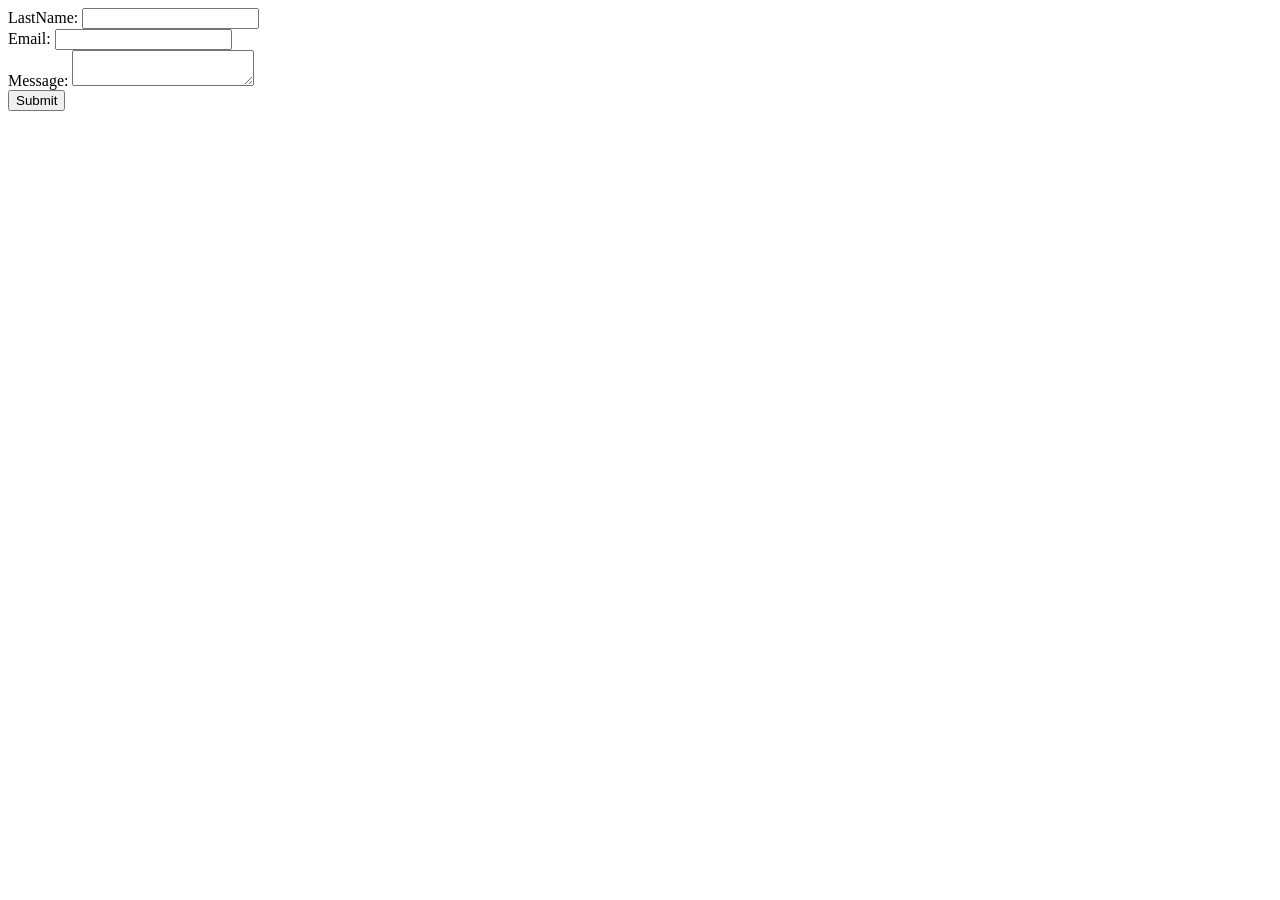
==== index.html @ 98d9094f "first commit" ====
<!DOCTYPE html>

<html lang="en">

<head>
    <meta charset="UTF-8">
    <meta name="viewport" content="width=device-width, initial-scale=1.0">
    <title>web page </title>
    <link rel="stylesheet" href="styles.css">
</head>

<body>
    <form>

        <label for="lname">LastName:</label>
        <input type="text" id="lname" name="lname"><br>
        <label for="email">Email:</label>
        <input type="email" id="email" name="email"><br>
        <label for="message">Message:</label>
        <textarea id="message" name="message"></textarea><br>
        <input type="submit" value="Submit">

    </form>

</html>
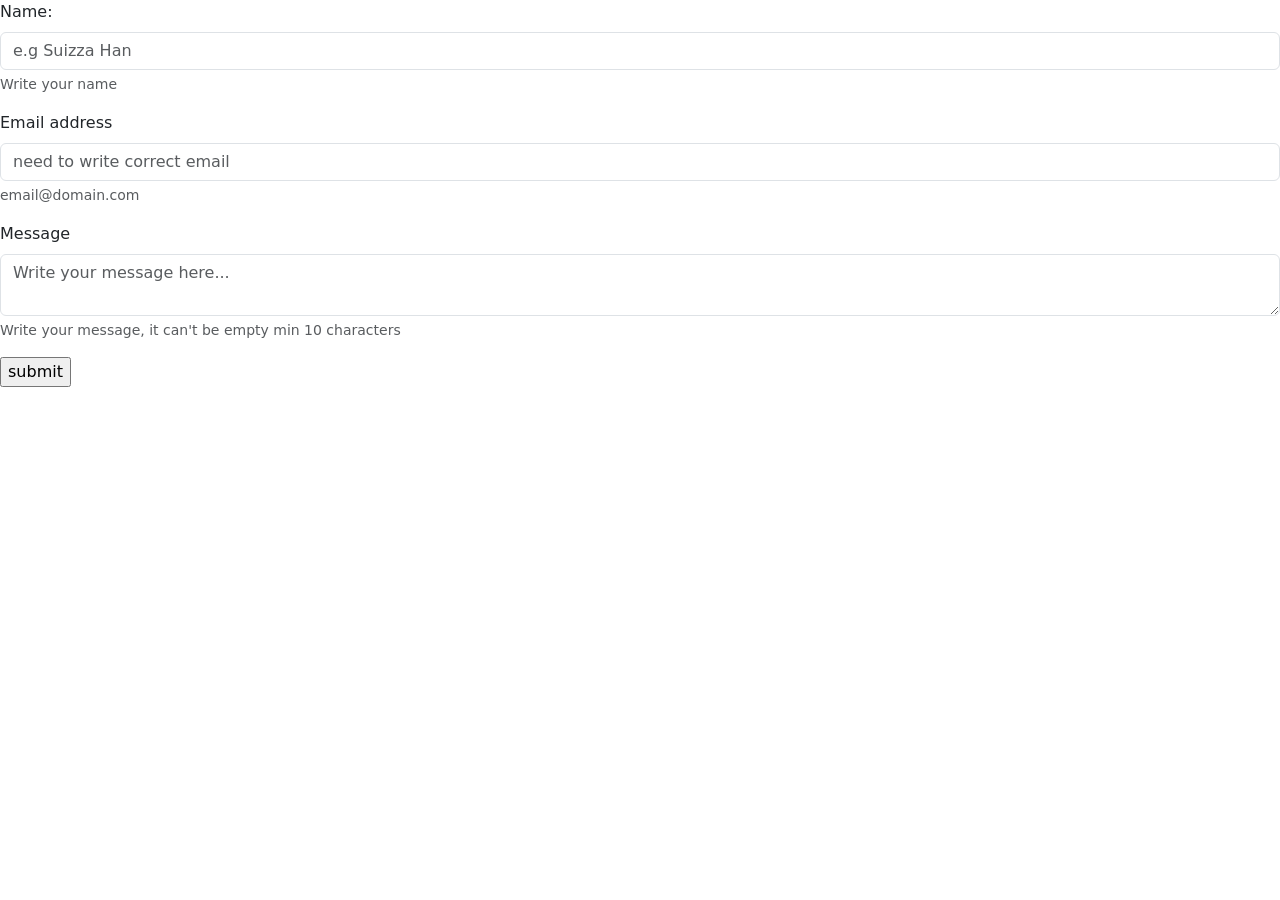
==== commit b8f5cd2f: "added" ====
--- a/index.html
+++ b/index.html
@@ -6,20 +6,41 @@
     <meta charset="UTF-8">
     <meta name="viewport" content="width=device-width, initial-scale=1.0">
     <title>web page </title>
+    <link rel="stylesheet" href="bootstrap-5.3.8-dist/css/bootstrap.min.css">
     <link rel="stylesheet" href="styles.css">
 </head>
 
 <body>
     <form>
 
-        <label for="lname">LastName:</label>
-        <input type="text" id="lname" name="lname"><br>
-        <label for="email">Email:</label>
-        <input type="email" id="email" name="email"><br>
-        <label for="message">Message:</label>
-        <textarea id="message" name="message"></textarea><br>
-        <input type="submit" value="Submit">
+
+        <div class="mb-3">
+            <label for="name" class="form-label">Name:</label>
+            <input type="text" id="name" name="name" maxlength="50" minlength="2" required class="form-control"
+                placeholder="e.g Suizza Han">
+            <div class="form-text">Write your name</div>
+
+        </div>
+
+        <div class="mb-3">
+            <label for="email" class="form-label">Email address</label>
+            <input type="email" class="form-control" id="email" name="email" required
+                placeholder="need to write correct email">
+            <div class="form-text">email@domain.com</div>
+        </div>
+
+        <div class="mb-3">
+            <label for="message" class="form-label">Message</label>
+            <textarea id="message" name="message" required maxlength="200" minlength="10" class="form-control"
+                placeholder="Write your message here..."></textarea>
+            <div class="form-text">Write your message, it can't be empty min 10 characters</div>
+
+        </div>
+        <input type="submit" value="submit">
 
     </form>
 
+</body>
+
+
 </html>
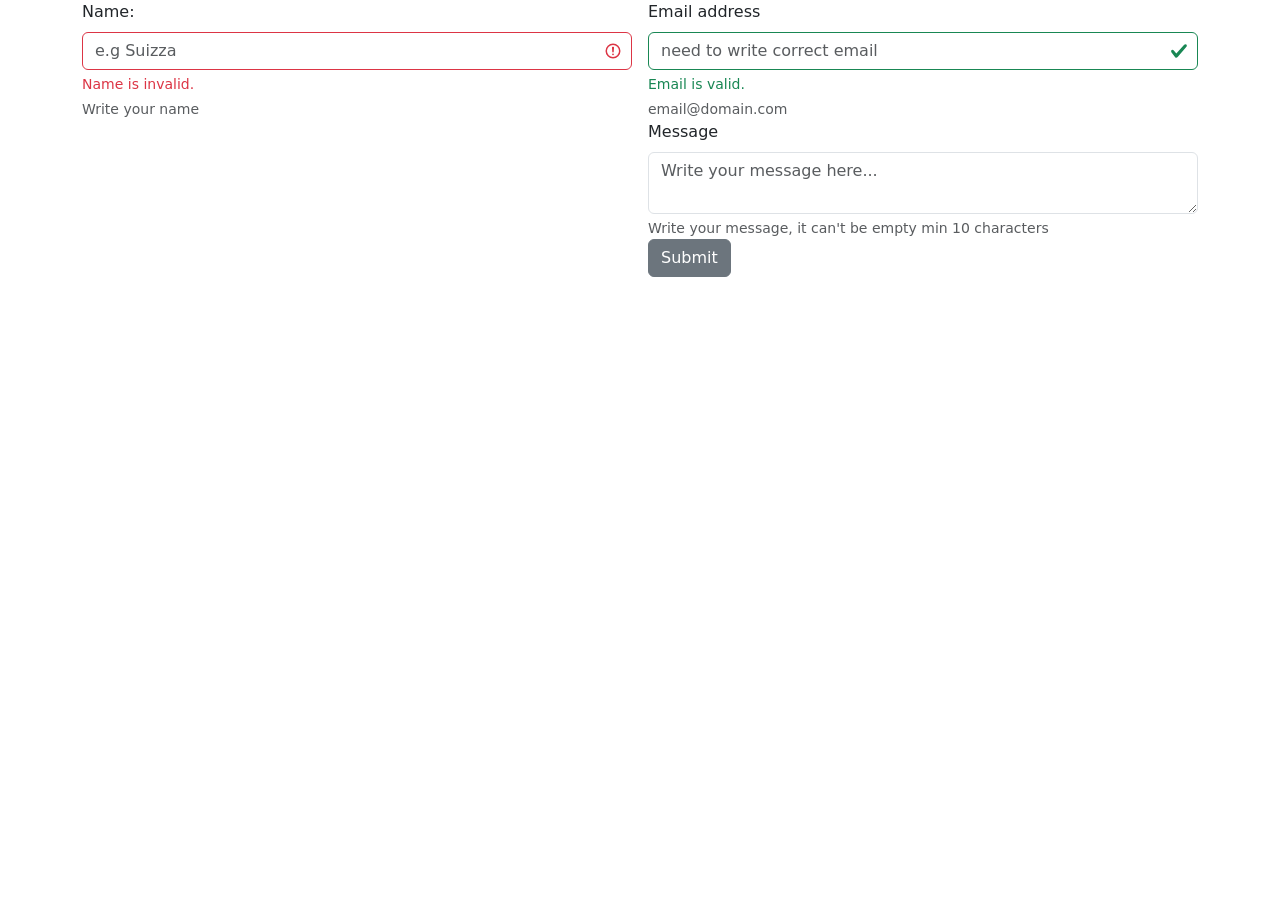
==== commit 5a105021: "new file" ====
--- a/index.html
+++ b/index.html
@@ -11,34 +11,37 @@
 </head>
 
 <body>
-    <form>
+    <div class="container">
+        <form>
+            <div class="row g-3">
+                <div class="col-md-6">
+                    <label for="name" class="form-label">Name:</label>
+                    <input type="text" id="name" name="name" maxlength="50" minlength="2" required
+                        class="form-control is-invalid" placeholder="e.g Suizza">
+                    <div class="invalid-feedback">Name is invalid.</div>
+                    <div class="form-text">Write your name</div>
+
+                </div>
+
+                <div class="col-md-6">
+                    <label for="email" class="form-label">Email address</label>
+                    <input type="email" class="form-control is-valid" id="email" name="email" required
+                        placeholder="need to write correct email">
+                    <div class="valid-feedback">Email is valid.</div>
+                    <div class="form-text">email@domain.com</div>
 
 
-        <div class="mb-3">
-            <label for="name" class="form-label">Name:</label>
-            <input type="text" id="name" name="name" maxlength="50" minlength="2" required class="form-control"
-                placeholder="e.g Suizza Han">
-            <div class="form-text">Write your name</div>
 
-        </div>
+                    <div class="col-12">
+                        <label for="message" class="form-label">Message</label>
+                        <textarea id="message" name="message" required maxlength="200" minlength="10"
+                            class="form-control" placeholder="Write your message here..."></textarea>
+                        <div class="form-text">Write your message, it can't be empty min 10 characters</div>
 
-        <div class="mb-3">
-            <label for="email" class="form-label">Email address</label>
-            <input type="email" class="form-control" id="email" name="email" required
-                placeholder="need to write correct email">
-            <div class="form-text">email@domain.com</div>
-        </div>
 
-        <div class="mb-3">
-            <label for="message" class="form-label">Message</label>
-            <textarea id="message" name="message" required maxlength="200" minlength="10" class="form-control"
-                placeholder="Write your message here..."></textarea>
-            <div class="form-text">Write your message, it can't be empty min 10 characters</div>
+                        <button type="submit" class="btn btn-secondary">Submit</button>
 
-        </div>
-        <input type="submit" value="submit">
-
-    </form>
+        </form>
 
 </body>
 
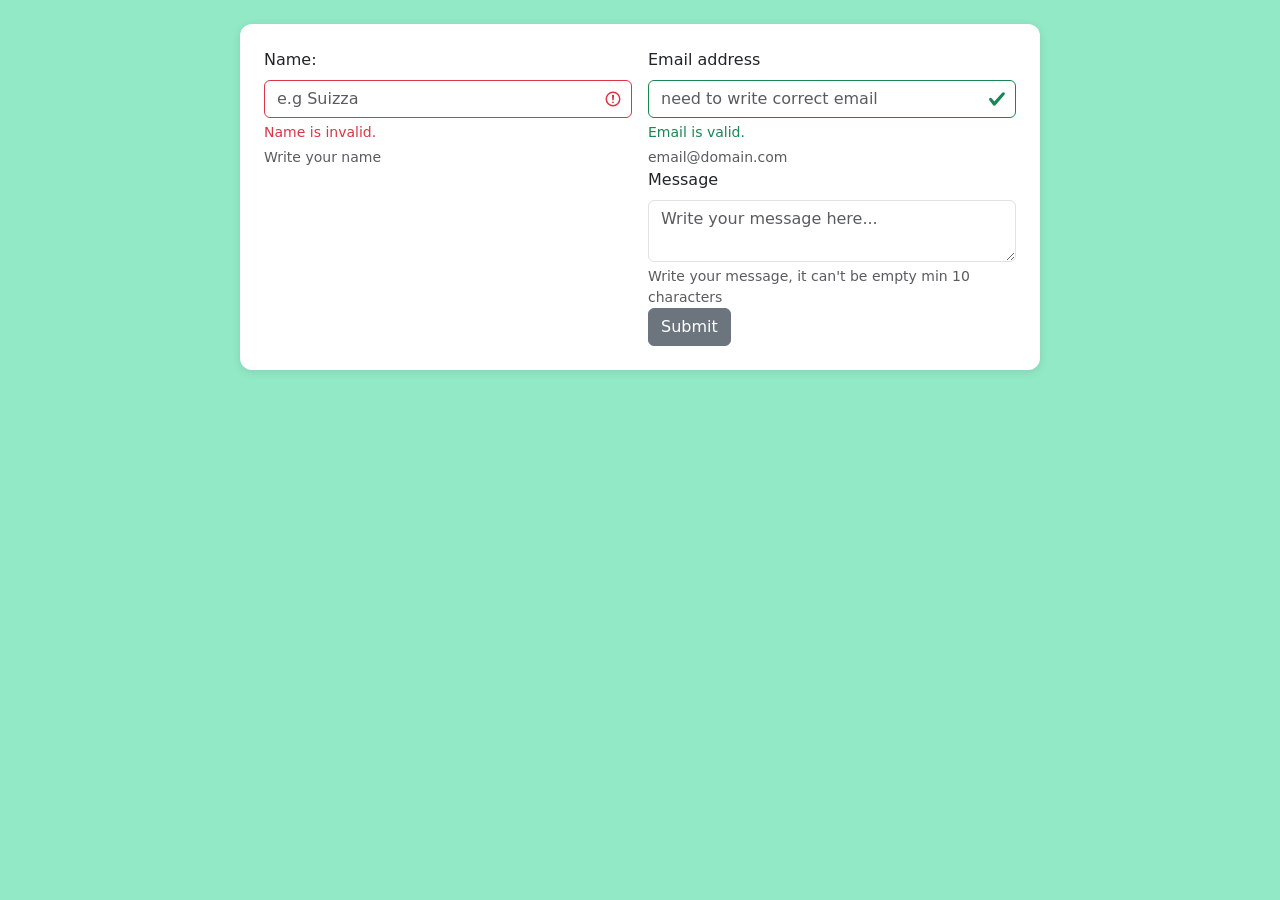
==== commit cb673e18: "last commit" ====
--- a/index.html
+++ b/index.html
@@ -7,7 +7,7 @@
     <meta name="viewport" content="width=device-width, initial-scale=1.0">
     <title>web page </title>
     <link rel="stylesheet" href="bootstrap-5.3.8-dist/css/bootstrap.min.css">
-    <link rel="stylesheet" href="styles.css">
+    <link rel="stylesheet" href="style.css">
 </head>
 
 <body>
--- a/style.css
+++ b/style.css
@@ -0,0 +1,12 @@
+body {
+    background-color: #92e9c5;
+}
+
+.container {
+    max-width: 800px;
+    background: rgb(255, 255, 255);
+    padding: 24px;
+    margin-top: 24px;
+    border-radius: 12px;
+    box-shadow: 0 2px 10px rgba(0, 0, 0, 0.1);
+}
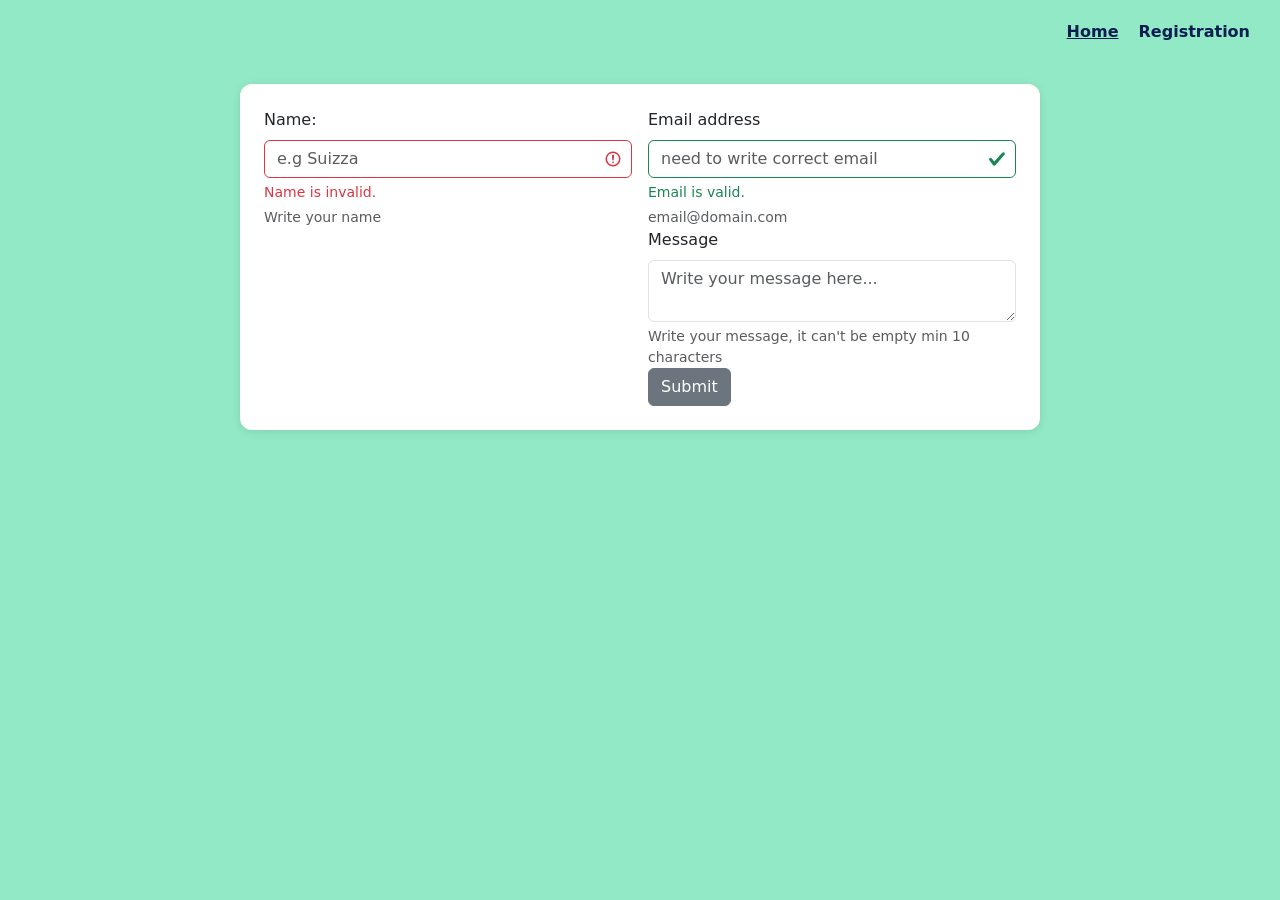
==== commit 241abcb9: "added uo list" ====
--- a/index.html
+++ b/index.html
@@ -11,7 +11,17 @@
 </head>
 
 <body>
+
+    <nav class="nav-links">
+        <ul>
+            <li><a href="index.html" class="active">Home</a></li>
+            <li><a href="registration.html">Registration</a></li>
+        </ul>
+    </nav>
+
     <div class="container">
+
+
         <form>
             <div class="row g-3">
                 <div class="col-md-6">
--- a/style.css
+++ b/style.css
@@ -9,4 +9,41 @@
     margin-top: 24px;
     border-radius: 12px;
     box-shadow: 0 2px 10px rgba(0, 0, 0, 0.1);
+}
+
+.nav-links {
+    display: flex;
+    gap: 26px;
+    justify-content: flex-end;
+    padding-right: 30px;
+    padding-top: 20px;
+}
+
+.nav-links a {
+    text-decoration: none;
+    color: #1119ab;
+    font-size: 20px;
+    transition: color 0.3s ease;
+
+}
+
+.nav-links a:hover {
+    color: #4e96e3;
+}
+
+.nav-links ul {
+    display: flex;
+    gap: 20px;
+    list-style: none;
+}
+
+.nav-links a {
+    text-decoration: none;
+    color: #0b1d51;
+    font-weight: bold;
+    font-size: 1rem;
+}
+
+.nav-links a.active {
+    text-decoration: underline;
 }
